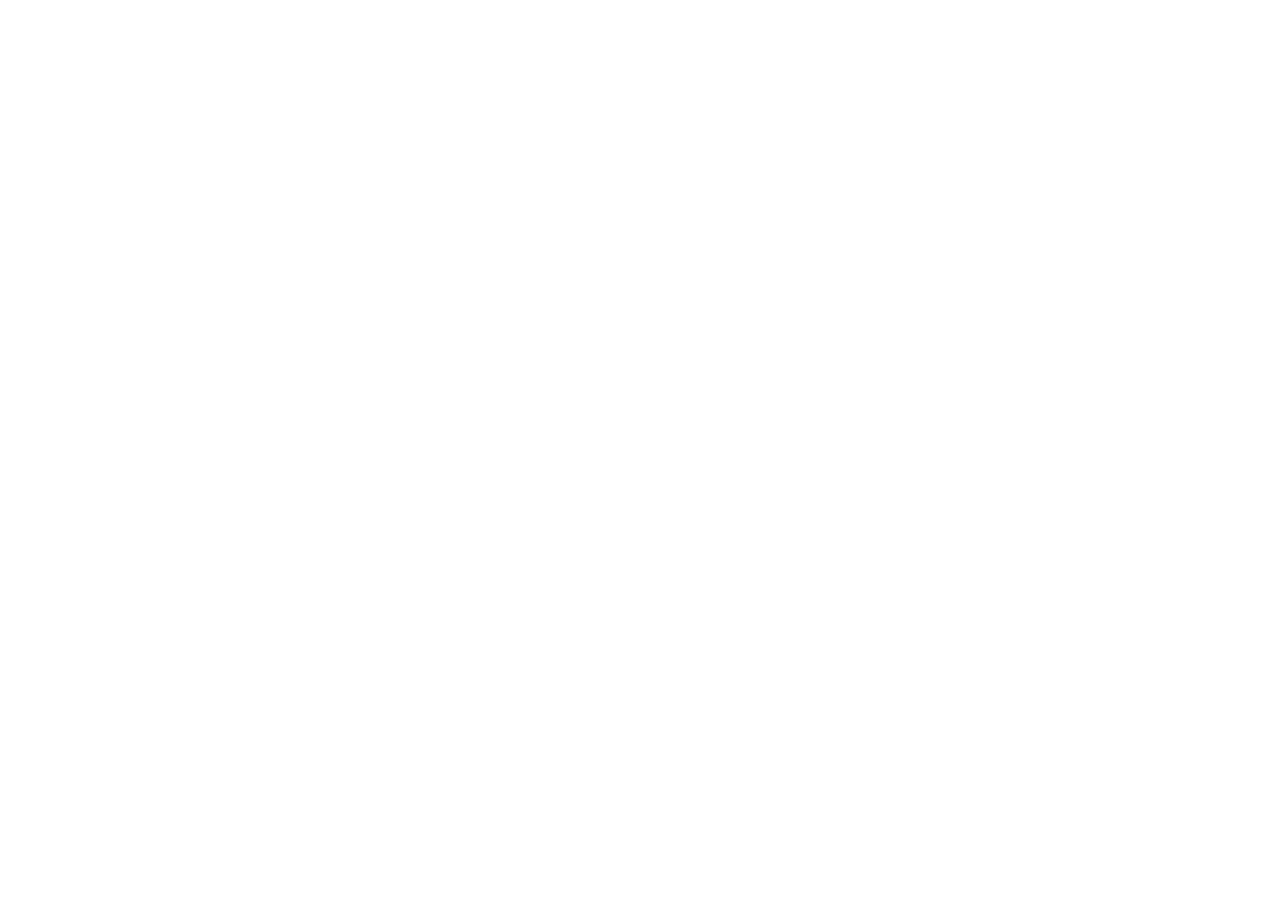
==== app/Page3.html @ c2381d11 "22.03.18" ====
<!DOCTYPE html>
<html lang="en">
<head>
	<meta charset="UTF-8">
	<title>Page3</title>
	<link href="css/style.css" rel="stylesheet">
	<link href="css/fonts.css" rel="stylesheet">
</head>
<body>
	
</body>
</html>
---- app/css/fonts.css ----
@font-face {
	font-family: "FiraSans-Bold";
	src: url("../fonts/FiraSans/FiraSans-Bold.ttf");
}

@font-face {
	font-family: "FiraSans-Light";
	src: url("../fonts/FiraSans/FiraSans-Light.ttf");
}

@font-face {
	font-family: "FiraSans-Medium";
	src: url("../fonts/FiraSans/FiraSans-Medium.ttf");
}

@font-face {
	font-family: "FiraSans-Regular";
	src: url("../fonts/FiraSans/FiraSans-Regular.ttf");
}

@font-face {
	font-family: "fontawesome-webfont";
	src: url("../fonts/FontAwesome/fontawesome-webfont.ttf");
}

@font-face {
	font-family: "FontAwesome";
	src: url("../fonts/FontAwesome/FontAwesome.otf") format('OpenType');
}

@font-face {
	font-family: "Open_Sans_Semibold";
	src: url("../fonts/Open_Sans_Semibold.ttf");
}
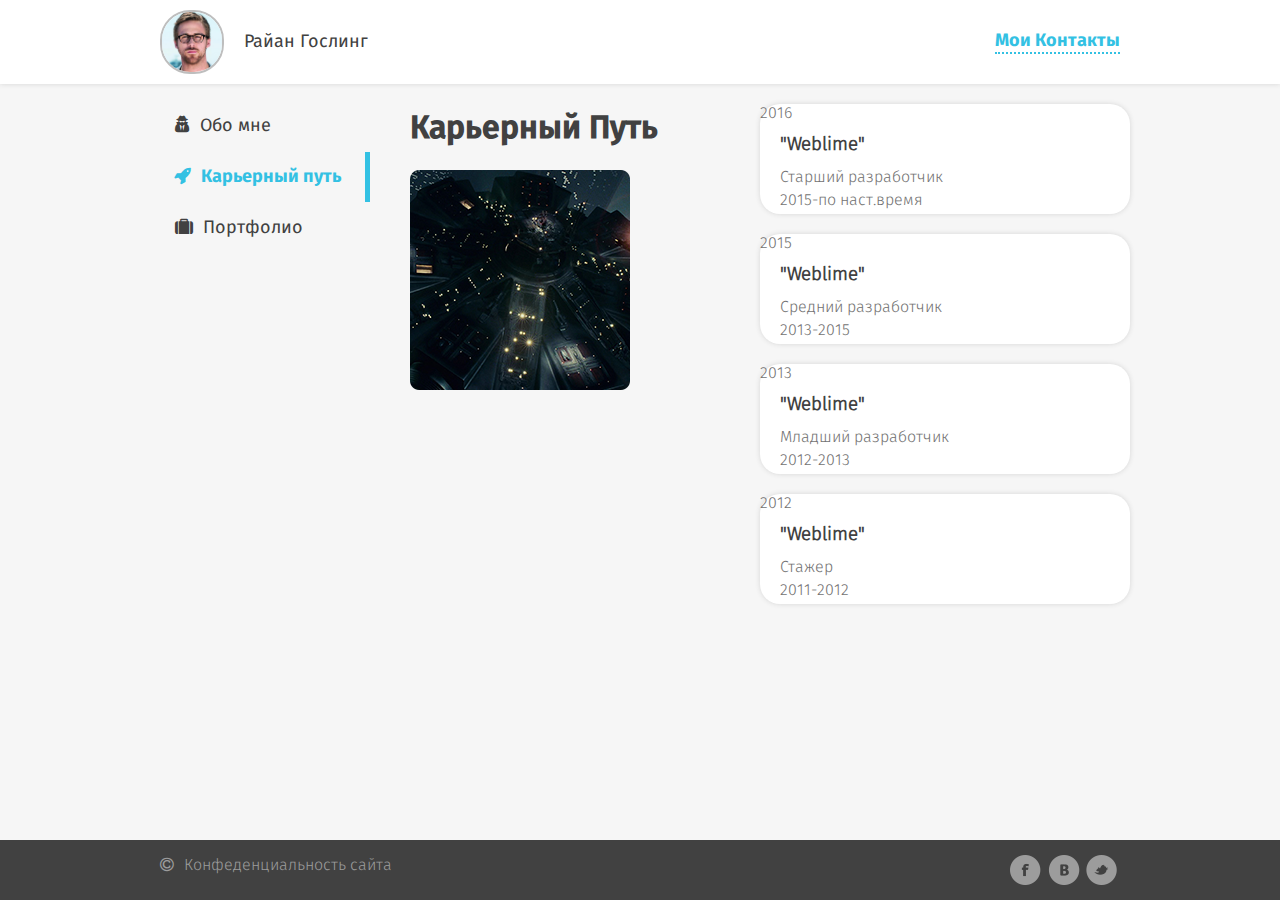
==== commit bd90eb5c: "29.03" ====
--- a/app/Page3.html
+++ b/app/Page3.html
@@ -1,12 +1,120 @@
 <!DOCTYPE html>
-<html lang="en">
+<html lang="ru-RU">
 <head>
 	<meta charset="UTF-8">
-	<title>Page3</title>
-	<link href="css/style.css" rel="stylesheet">
-	<link href="css/fonts.css" rel="stylesheet">
+	<meta name="viewport" content="width=device-width">
+	<title>Карьерный путь</title>
+	<link href="css/style_page3.css" type="text/css" rel="stylesheet">
+	<link href="css/fonts.css" type="text/css" rel="stylesheet">
+	<link rel="stylesheet" href="https://maxcdn.bootstrapcdn.com/font-awesome/4.7.0/css/font-awesome.min.css">
 </head>
 <body>
-	
+	<div class="wrapper">
+		<header class="header">
+		<div class="container">
+			<div class="header__left">
+				<img src="img/gosling1.png" alt="gosling photo" class="gosling">
+				<div class="user__name">Райан Гослинг</div>
+			</div>
+
+			<div class="header__right">
+				<div class="contacts">Мои Контакты
+					<ul class="list">
+						<li class="list__item">
+								<a href="mailto:gosling@mail.ru"><i class="fa fa-envelope fa-mes"></i>gosling@mail.ru</a>
+						</li class="list__item">
+						<li class="list__item">
+								<a href="tel:+7 987 96 83 898"><i class="fa fa-phone fa-ph"></i>+7 987 96 83 898</a>
+						</li>
+						<li class="list__item">
+								<a href="skype:gosling"><i class="fa fa-skype fa-sk"></i>_gosling</a>
+						</li>
+					</ul>
+				</div>
+				</div>
+			</div>
+		</header>
+
+		<div class="container">
+		<div class="content">
+			<nav class="nav">
+				<ul class="sidebar">
+					<li class="nav__item">
+						<a href="Page2.2.html" class="nav__link"><i class="fa fa-user-secret"></i>Обо мне</a>
+					</li>
+					<li class="nav__item">
+						<a href="Page3.html" class="nav__link__active"><i class="fa fa-rocket"></i>Карьерный путь</a>
+					</li>
+					<li class="nav__item">
+						<a href="Page4.html" class="nav__link"><i class="fa fa-suitcase"></i>Портфолио</a>
+					</li>
+				</ul>
+			</nav>
+
+			<main class="page__content">
+				<div class="h1">
+					<h1> Карьерный Путь <h1>
+					<img src="img/city.png" alt="city" class="city">
+				</div>
+				<div class="career_list">
+					<div class="senior career">
+						<span class="year">2016</span>
+						<h3 class="h3">"Weblime"</h3>
+						<p class="dev">Старший разработчик</p>
+						<p class="dev">2015-по наст.время</p>
+					</div>
+					<div class="medium career">
+						<span class="year">2015</span>
+						<h3 class="h3">"Weblime"</h3>
+						<p class="dev">Средний разработчик</p>
+						<p class="dev">2013-2015</p>
+					</div>
+					<div class="junior career">
+						<span class="year">2013</span>
+						<h3 class="h3">"Weblime"</h3>
+						<p class="dev">Младший разработчик</p>
+						<p class="dev">2012-2013</p>
+					</div>
+					<div class="trainee career">
+						<span class="year">2012</span>
+						<h3 class="h3">"Weblime"</h3>
+						<p class="dev">Стажер</p>
+						<p class="dev">2011-2012</p>
+					</div>
+				</div>
+			</main>
+			
+		</div>	
+		</div>
+
+		<footer class="footer">
+		<div class="container">
+			<div class="footer__left">
+				<p><i class="fa fa-copyright fa-cp"></i>Конфеденциальность сайта</p>
+			</div>
+
+			<div class="footer__right">
+					<div class="social__item">
+						<a href="https://ru-ru.facebook.com/" class="socials__link_fb">
+							<img src="img/FaceBook.png" class="first-fb">
+							<img src="img/FaceBook2.png" class="second-fb">
+						</a>
+					</div>
+					<div class="social__item">
+						<a href="https://vk.com/" class="socials__link_vk">
+							<img src="img/vk.png" class="first-vk">
+							<img src="img/vk2.png" class="second-vk">
+						</a>
+					</div>
+					<div class="social__item">
+						<a href="https://twitter.com/" class="socials__link_tw">
+							<img src="img/Twitter.png" class="first-tw">
+							<img src="img/Twitter2.png" class="second-tw">
+						</a>
+					</div>
+			</div>
+		</div>	
+		</footer>
+	</div>
 </body>
 </html>--- a/app/css/style_page3.css
+++ b/app/css/style_page3.css
@@ -0,0 +1,274 @@
+body {
+	margin: 0px;
+	padding: 0px;
+}
+
+a {
+ 	text-decoration: none;
+ 	color: #414141;
+ 	display: block;
+ 	font-family: "FiraSans-Light";
+ }
+
+li {
+ 	list-style-type: none;
+ }
+
+i {
+ 	padding-right: 10px;
+ }
+
+.wrapper {
+	background: #f6f6f6;
+	height: 100vh;
+	display: flex;
+	flex-direction: column;
+}
+
+.container {
+	width: 100%;
+	height: 100%;
+	max-width: 960px;
+	display: flex;
+	margin: 0px auto;
+	justify-content:space-between;
+}
+
+/*header*/
+.header {
+	width: 100%;
+	height: 100px;
+	background: #fff;
+	box-shadow: 0 0 5px #d5d5d5;
+}
+
+/*left*/
+.header__left {
+	display: flex;
+	align-items: center;
+}
+
+.gosling {
+	width: 60px;
+	height: 60px;
+	border-radius: 30px;
+	border:2px solid #bebebe;
+}
+
+.user__name{
+	margin-left: 20px;
+	font: 18px "FiraSans-Regular";
+	color: #414141;
+}
+/*left end*/
+
+/*right*/
+.header__right {
+	display: flex;
+	align-items: center;
+}
+
+.fa-mes, .fa-ph, .fa-sk {
+	color: #33c1e3;
+	padding-right: 5px;
+}
+
+.contacts {
+	color: #33c1e3;
+	border-bottom: 2px dotted #33c1e3;
+	position: relative;
+	font:18px "FiraSans-Bold";
+}
+.contacts:hover {
+	color: #e85f61;
+	border-color: #e85f61;
+	cursor: pointer; 
+}
+
+.list {
+	width: 200px;
+	padding: 10px;
+	border: 1.5px solid #dedede;
+	border-radius: 9px;
+	background: #ffffff;
+	position: absolute;
+	display: none;
+	justify-content: center;
+}
+.list__item {
+	padding:10px;
+	align-items: center;
+}
+
+.header__right:hover .list {
+	display: block;
+	transform: translate(-30px, 0px);
+}
+/*right end*/
+
+/*content*/
+.content {
+	display: flex;
+	flex-direction: row;
+	flex-grow: 1;
+}
+
+.page__content {
+	display: flex;
+}
+
+/*nav*/
+.nav {
+	height: 100%;
+	width: 220px;
+	margin: 0px;
+}
+.nav__item {
+	width: 210px;
+}
+.nav__link {
+	font:18px "FiraSans-Regular";
+	color:#414141;
+	padding: 15px;
+}
+.nav__link:hover {
+	cursor: pointer;
+	font-family: "FiraSans-Bold";
+	color: #33c1e3;
+	border-right: 5px solid #33c1e3;
+}
+.nav__link__active {
+	font-family: "FiraSans-Bold";
+	font-size: 18px;
+	color: #33c1e3;
+	border-right: 5px solid #33c1e3;
+	padding: 14px;
+}
+
+.sidebar {
+	padding: 0px;
+}
+
+/*content*/
+.h1 {
+ 	font-family: "FiraSans-Medium";
+	padding: 5px 30px;
+	color: #414141;
+	height: 100%;
+	width: 300px;
+	margin: 0px;
+ }
+
+.career {
+ 	width: 370px;
+ 	height: 110px;
+ 	background: #ffffff;
+ 	margin: 20px;
+ 	box-shadow: 0 0 5px #d5d5d5;
+ 	border-radius: 20px;
+ 	font-family: "FiraSans-Light";
+ }
+
+ .h3 {
+ 	padding: 10px 20px;
+	color: #414141;
+	margin: 0px;
+ }
+
+.dev {
+	margin: 0px;
+	padding: 2px 20px;
+	color: #727272;
+}
+
+.year {
+	color: #727272;
+
+
+}
+
+
+/*footer*/
+.footer {
+	background: #414141;
+	width: 100%;
+	height: 8%;
+}
+
+.footer__left{
+	font-family: "FiraSans-Light";
+	color: #9c9c9c;
+}
+.fa-cp {
+	color: #9c9c9c;
+}
+
+.footer__right {
+	display: flex;
+	flex-direction: row;
+	align-items: center;
+}
+
+.social__item {
+	position: relative;
+	height: 30px;
+	width: 30px;
+	padding: 4px;
+}
+
+.social__item img {
+	position: absolute;
+}
+
+.social__item .first-fb {
+	opacity: 1;
+}
+.social__item .first-fb:hover {
+	opacity: 0;
+}
+
+.social__item .second-fb, .social__item .second-fb:hover {
+	opacity: 0;
+}
+
+.social__item .second-fb:hover {
+	opacity: 1;
+	-moz-transition: all 0.5s ease;
+  	-webkit-transition: all 0.5s ease;
+  	-o-transition: all 0.5s ease;
+  	transition: all 0.5s ease;
+}
+
+.social__item .first-vk {
+	opacity: 1;
+}
+.social__item .first-vk:hover {
+	opacity: 0;
+}
+.social__item .second-vk, .social__item .second-vk:hover {
+	opacity: 0;
+}
+.social__item .second-vk:hover {
+	opacity: 1;
+	-moz-transition: all 0.5s ease;
+  	-webkit-transition: all 0.5s ease;
+  	-o-transition: all 0.5s ease;
+  	transition: all 0.5s ease;
+}
+
+.social__item .first-tw {
+	opacity: 1;
+}
+.social__item .first-tw:hover {
+	opacity: 0;
+}
+.social__item .second-tw, .social__item .second-tw:hover {
+	opacity: 0;
+}
+.social__item .second-tw:hover {
+	opacity: 1;
+	-moz-transition: all 0.5s ease;
+  	-webkit-transition: all 0.5s ease;
+  	-o-transition: all 0.5s ease;
+  	transition: all 0.5s ease;
+}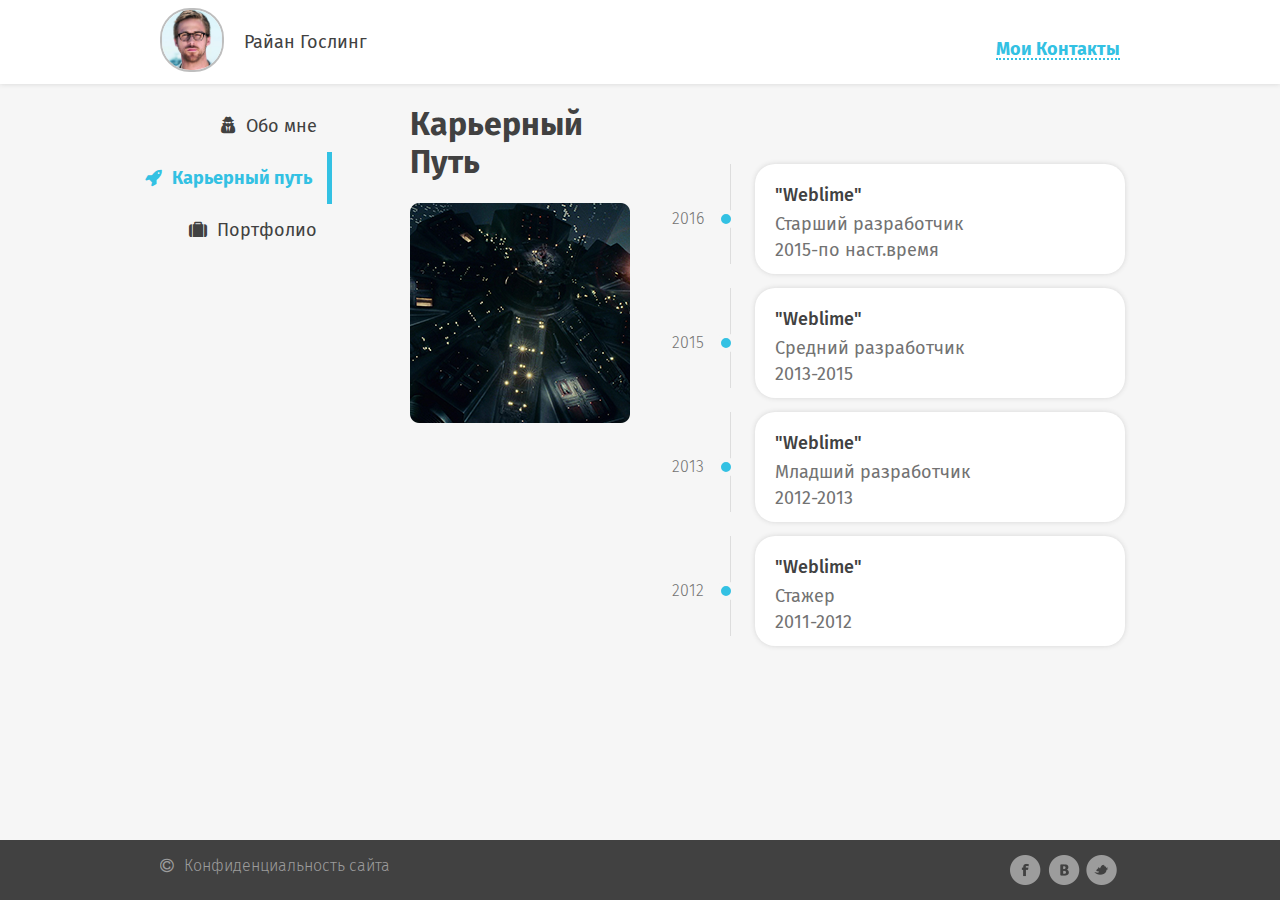
==== commit cdd9bdd2: "02.04" ====
--- a/app/Page3.html
+++ b/app/Page3.html
@@ -5,7 +5,7 @@
 	<meta name="viewport" content="width=device-width">
 	<title>Карьерный путь</title>
 	<link href="css/style_page3.css" type="text/css" rel="stylesheet">
-	<link href="css/fonts.css" type="text/css" rel="stylesheet">
+	<link href="https://fonts.googleapis.com/css?family=Fira+Sans:300,400,500,600,700" rel="stylesheet">
 	<link rel="stylesheet" href="https://maxcdn.bootstrapcdn.com/font-awesome/4.7.0/css/font-awesome.min.css">
 </head>
 <body>
@@ -13,12 +13,17 @@
 		<header class="header">
 		<div class="container">
 			<div class="header__left">
+			<a href="../index.html">
 				<img src="img/gosling1.png" alt="gosling photo" class="gosling">
-				<div class="user__name">Райан Гослинг</div>
+			</a>
+				<a href="../index.html">
+					<div class="user__name">Райан Гослинг</div>
+				</a>
 			</div>
 
 			<div class="header__right">
 				<div class="contacts">Мои Контакты
+					<div class="triangle"></div>
 					<ul class="list">
 						<li class="list__item">
 								<a href="mailto:gosling@mail.ru"><i class="fa fa-envelope fa-mes"></i>gosling@mail.ru</a>
@@ -39,11 +44,11 @@
 		<div class="content">
 			<nav class="nav">
 				<ul class="sidebar">
-					<li class="nav__item">
+					<li class="nav__item nav__item_active">
 						<a href="Page2.2.html" class="nav__link"><i class="fa fa-user-secret"></i>Обо мне</a>
 					</li>
 					<li class="nav__item">
-						<a href="Page3.html" class="nav__link__active"><i class="fa fa-rocket"></i>Карьерный путь</a>
+						<a href="Page3.html" class="nav__link  nav__link__active"><i class="fa fa-rocket"></i>Карьерный путь</a>
 					</li>
 					<li class="nav__item">
 						<a href="Page4.html" class="nav__link"><i class="fa fa-suitcase"></i>Портфолио</a>
@@ -58,28 +63,28 @@
 				</div>
 				<div class="career_list">
 					<div class="senior career">
-						<span class="year">2016</span>
-						<h3 class="h3">"Weblime"</h3>
-						<p class="dev">Старший разработчик</p>
-						<p class="dev">2015-по наст.время</p>
+						<div class="year">2016</div>
+						<div class="h3">"Weblime"</div>
+						<div class="dev">Старший разработчик</div>
+						<div class="dev">2015-по наст.время</div>
 					</div>
 					<div class="medium career">
-						<span class="year">2015</span>
-						<h3 class="h3">"Weblime"</h3>
-						<p class="dev">Средний разработчик</p>
-						<p class="dev">2013-2015</p>
+						<div class="year">2015</div>
+						<div class="h3">"Weblime"</div>
+						<div class="dev">Средний разработчик</div>
+						<div class="dev">2013-2015</div>
 					</div>
 					<div class="junior career">
-						<span class="year">2013</span>
-						<h3 class="h3">"Weblime"</h3>
-						<p class="dev">Младший разработчик</p>
-						<p class="dev">2012-2013</p>
+						<div class="year">2013</div>
+						<div class="h3">"Weblime"</div>
+						<div class="dev">Младший разработчик</div>
+						<div class="dev">2012-2013</div>
 					</div>
 					<div class="trainee career">
-						<span class="year">2012</span>
-						<h3 class="h3">"Weblime"</h3>
-						<p class="dev">Стажер</p>
-						<p class="dev">2011-2012</p>
+						<div class="year">2012</div>
+						<div class="h3">"Weblime"</div>
+						<div class="dev">Стажер</div>
+						<div class="dev">2011-2012</div>
 					</div>
 				</div>
 			</main>
@@ -90,7 +95,7 @@
 		<footer class="footer">
 		<div class="container">
 			<div class="footer__left">
-				<p><i class="fa fa-copyright fa-cp"></i>Конфеденциальность сайта</p>
+				<p><i class="fa fa-copyright fa-cp"></i>Конфиденциальность сайта</p>
 			</div>
 
 			<div class="footer__right">
--- a/app/css/style_page3.css
+++ b/app/css/style_page3.css
@@ -7,7 +7,8 @@
  	text-decoration: none;
  	color: #414141;
  	display: block;
- 	font-family: "FiraSans-Light";
+ 	font-family: "Fira Sans";
+ 	font-weight: 300;
  }
 
 li {
@@ -57,7 +58,8 @@
 
 .user__name{
 	margin-left: 20px;
-	font: 18px "FiraSans-Regular";
+	font: 18px "Fira Sans";
+	font-weight: 400;
 	color: #414141;
 }
 /*left end*/
@@ -65,19 +67,17 @@
 /*right*/
 .header__right {
 	display: flex;
-	align-items: center;
-}
-
-.fa-mes, .fa-ph, .fa-sk {
-	color: #33c1e3;
-	padding-right: 5px;
+	margin-top: 38px;
+	height: 40px;
 }
 
 .contacts {
 	color: #33c1e3;
 	border-bottom: 2px dotted #33c1e3;
 	position: relative;
-	font:18px "FiraSans-Bold";
+	font:18px "Fira Sans";
+	font-weight: 700;
+	height: 20px;
 }
 .contacts:hover {
 	color: #e85f61;
@@ -94,6 +94,7 @@
 	position: absolute;
 	display: none;
 	justify-content: center;
+	right: -50px;
 }
 .list__item {
 	padding:10px;
@@ -102,7 +103,41 @@
 
 .header__right:hover .list {
 	display: block;
-	transform: translate(-30px, 0px);
+}
+
+.header__right:hover .triangle {
+	display: block;
+}
+
+.triangle {
+	display: none;
+ 	position: absolute;
+ 	width: 0px;
+ 	height: 0px;
+ 	border-top: none;
+ 	border-left: 10px solid transparent;
+ 	border-right: 10px solid transparent;
+ 	border-bottom: 10px solid #dedede;
+ 	right: 50px;
+ 	top: 31px;
+ }
+  .triangle:before {
+    content: "";
+    position: absolute;
+    width: 0;
+    height: 0;
+    border-top: none;
+    border-left: 10px solid transparent;
+    border-right: 10px solid transparent;
+    border-bottom: 10px solid white;
+    top: 2px;
+    left: -10px;
+    z-index: 110; 
+}
+
+.fa-mes, .fa-ph, .fa-sk {
+	color: #33c1e3;
+	padding-right: 5px;
 }
 /*right end*/
 
@@ -122,27 +157,31 @@
 	height: 100%;
 	width: 220px;
 	margin: 0px;
+	text-align: right;
+	position: relative;
+	right: 5%;
 }
 .nav__item {
-	width: 210px;
-}
+	display: inline-block;
+}
+
 .nav__link {
-	font:18px "FiraSans-Regular";
+	font:18px "Fira Sans";
+	font-weight: 400;
 	color:#414141;
 	padding: 15px;
 }
 .nav__link:hover {
 	cursor: pointer;
-	font-family: "FiraSans-Bold";
 	color: #33c1e3;
 	border-right: 5px solid #33c1e3;
 }
+
 .nav__link__active {
-	font-family: "FiraSans-Bold";
-	font-size: 18px;
+	font-family: "Fira Sans";
+	font-weight: 700;
 	color: #33c1e3;
 	border-right: 5px solid #33c1e3;
-	padding: 14px;
 }
 
 .sidebar {
@@ -151,42 +190,104 @@
 
 /*content*/
 .h1 {
- 	font-family: "FiraSans-Medium";
-	padding: 5px 30px;
+ 	font-family: "Fira Sans";
+ 	font-weight: 500;
+	padding-left:30px;
 	color: #414141;
 	height: 100%;
-	width: 300px;
-	margin: 0px;
- }
-
+	width: 250px;
+	margin: 0px;
+ }
+
+.career_list {
+	width: 465px;
+}
 .career {
  	width: 370px;
  	height: 110px;
  	background: #ffffff;
- 	margin: 20px;
  	box-shadow: 0 0 5px #d5d5d5;
  	border-radius: 20px;
- 	font-family: "FiraSans-Light";
- }
-
- .h3 {
- 	padding: 10px 20px;
+ 	font-family: "Fira Sans";
+ 	font-weight: 300;
+ 	float: right;
+ 	display: inline-block;
+ 	margin-top: 14px;
+ }
+
+ .career:before {
+ 	content: "";
+ 	width: 1px;
+ 	height: 100px;
+ 	background: #dddddd;
+ 	display: block;
+ 	position: absolute;
+ 	left: 57%;
+
+ }
+
+ .career:hover .year{
+ 	color: #33c1e3;
+ 	font-family: "Fira Sans";
+ 	font-weight: 700;
+ }
+.career:hover {
+	background: #33c1e3;
+	cursor: pointer;
+}
+
+.career:hover .dev {
+	color: #fff;
+}
+.career:hover .h3 {
+	color: #fff;
+}
+
+.career:hover .year:after {
+	border-color: #94e0f2;
+}
+
+.h3 {
+ 	padding: 20px 20px 5px;
 	color: #414141;
 	margin: 0px;
+	font-family: "Fira Sans";
+	font-weight: 500;
+	font-size: 18px;
  }
 
 .dev {
 	margin: 0px;
 	padding: 2px 20px;
 	color: #727272;
+	font-family: "Fira Sans";
+	font-weight: 400;
+	font-size: 18px;
 }
 
 .year {
 	color: #727272;
-
-
-}
-
+	position: absolute;
+	right: 45%;
+	line-height: 110px;
+}
+.year:after {
+    content: "";
+    display: block;
+    width: 10px;
+    height: 10px;
+    background: #33c1e3;
+    border: 5px solid #f6f6f6;
+    position: absolute;
+    right: -100%;
+    top: 50%;
+    margin-top: -10px;
+    border-radius: 50%;
+}
+
+.senior {
+	margin-top: 80px;
+}
 
 /*footer*/
 .footer {
@@ -196,7 +297,8 @@
 }
 
 .footer__left{
-	font-family: "FiraSans-Light";
+	font-family: "Fira Sans";
+	font-weight: 300;
 	color: #9c9c9c;
 }
 .fa-cp {
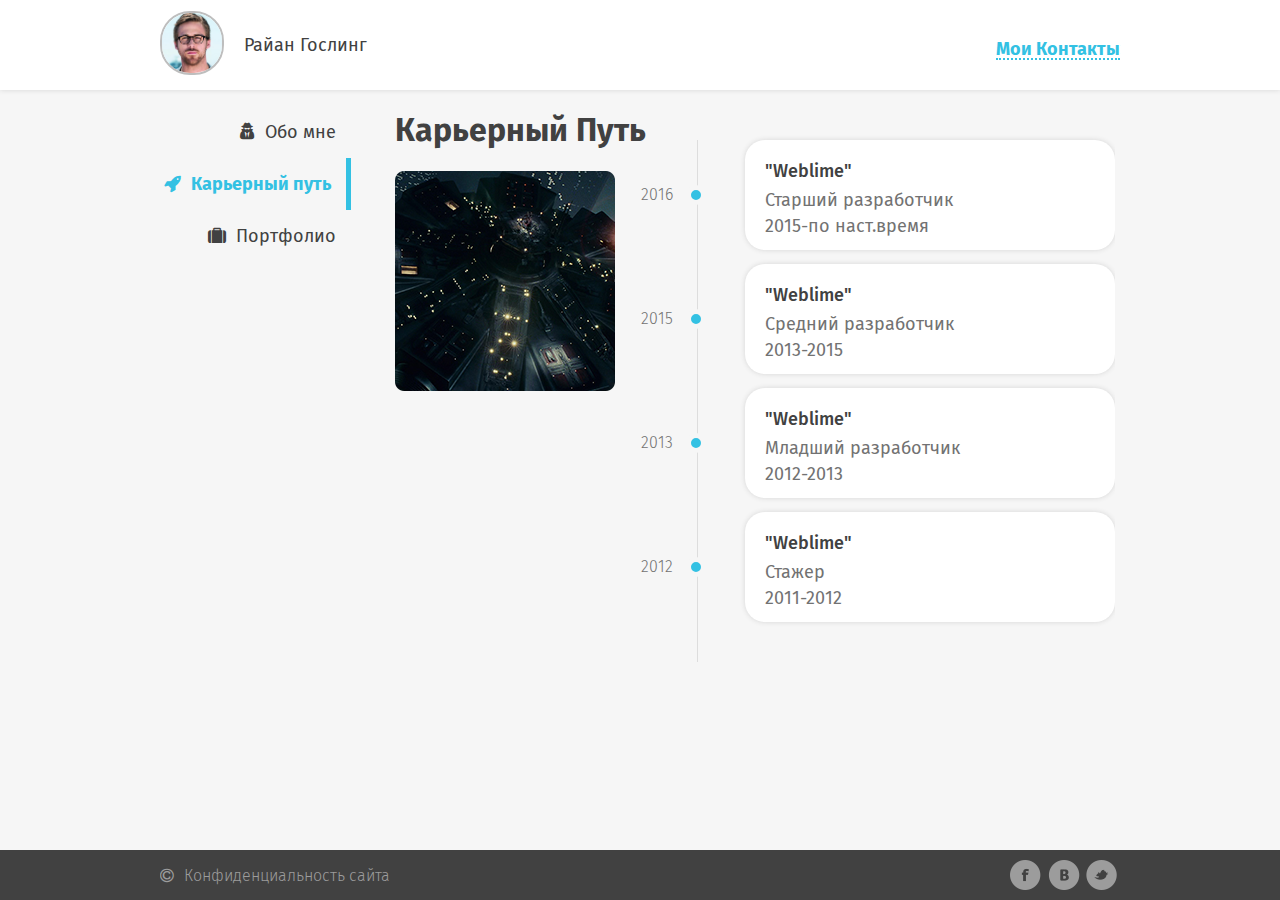
==== commit e8f54cbd: "04.04" ====
--- a/app/Page3.html
+++ b/app/Page3.html
@@ -27,7 +27,7 @@
 					<ul class="list">
 						<li class="list__item">
 								<a href="mailto:gosling@mail.ru"><i class="fa fa-envelope fa-mes"></i>gosling@mail.ru</a>
-						</li class="list__item">
+						</li>
 						<li class="list__item">
 								<a href="tel:+7 987 96 83 898"><i class="fa fa-phone fa-ph"></i>+7 987 96 83 898</a>
 						</li>
@@ -58,7 +58,7 @@
 
 			<main class="page__content">
 				<div class="h1">
-					<h1> Карьерный Путь <h1>
+					<h1> Карьерный Путь </h1>
 					<img src="img/city.png" alt="city" class="city">
 				</div>
 				<div class="career_list">
@@ -101,20 +101,20 @@
 			<div class="footer__right">
 					<div class="social__item">
 						<a href="https://ru-ru.facebook.com/" class="socials__link_fb">
-							<img src="img/FaceBook.png" class="first-fb">
-							<img src="img/FaceBook2.png" class="second-fb">
+							<img src="img/FaceBook.png" class="first-fb" alt="facebook">
+							<img src="img/FaceBook2.png" class="second-fb" alt="facebook">
 						</a>
 					</div>
 					<div class="social__item">
 						<a href="https://vk.com/" class="socials__link_vk">
-							<img src="img/vk.png" class="first-vk">
-							<img src="img/vk2.png" class="second-vk">
+							<img src="img/vk.png" class="first-vk" alt="vk">
+							<img src="img/vk2.png" class="second-vk" alt="vk">
 						</a>
 					</div>
 					<div class="social__item">
 						<a href="https://twitter.com/" class="socials__link_tw">
-							<img src="img/Twitter.png" class="first-tw">
-							<img src="img/Twitter2.png" class="second-tw">
+							<img src="img/Twitter.png" class="first-tw" alt="twitter">
+							<img src="img/Twitter2.png" class="second-tw" alt="twitter">
 						</a>
 					</div>
 			</div>
--- a/app/css/style_page3.css
+++ b/app/css/style_page3.css
@@ -1,3 +1,4 @@
+/*general*/
 body {
 	margin: 0px;
 	padding: 0px;
@@ -33,6 +34,7 @@
 	display: flex;
 	margin: 0px auto;
 	justify-content:space-between;
+	position: relative;
 }
 
 /*header*/
@@ -95,6 +97,7 @@
 	display: none;
 	justify-content: center;
 	right: -50px;
+	z-index: 100;
 }
 .list__item {
 	padding:10px;
@@ -146,10 +149,12 @@
 	display: flex;
 	flex-direction: row;
 	flex-grow: 1;
+	overflow: auto;
 }
 
 .page__content {
 	display: flex;
+	overflow: auto;
 }
 
 /*nav*/
@@ -159,7 +164,7 @@
 	margin: 0px;
 	text-align: right;
 	position: relative;
-	right: 5%;
+	right: 3%;
 }
 .nav__item {
 	display: inline-block;
@@ -192,15 +197,16 @@
 .h1 {
  	font-family: "Fira Sans";
  	font-weight: 500;
-	padding-left:30px;
+	padding-left:15px;
 	color: #414141;
 	height: 100%;
-	width: 250px;
+	width: 255px;
 	margin: 0px;
  }
 
 .career_list {
 	width: 465px;
+	position: relative;
 }
 .career {
  	width: 370px;
@@ -218,11 +224,11 @@
  .career:before {
  	content: "";
  	width: 1px;
- 	height: 100px;
+ 	height: 150px;
  	background: #dddddd;
  	display: block;
  	position: absolute;
- 	left: 57%;
+ 	left: 10%;
 
  }
 
@@ -268,7 +274,7 @@
 .year {
 	color: #727272;
 	position: absolute;
-	right: 45%;
+	right: 95%;
 	line-height: 110px;
 }
 .year:after {
@@ -279,21 +285,23 @@
     background: #33c1e3;
     border: 5px solid #f6f6f6;
     position: absolute;
-    right: -100%;
+    right: -33px;
     top: 50%;
     margin-top: -10px;
     border-radius: 50%;
 }
 
 .senior {
-	margin-top: 80px;
+	margin-top: 50px;
 }
 
 /*footer*/
 .footer {
 	background: #414141;
 	width: 100%;
-	height: 8%;
+	height: 50px;
+	position: absolute;
+    bottom: 0;
 }
 
 .footer__left{
